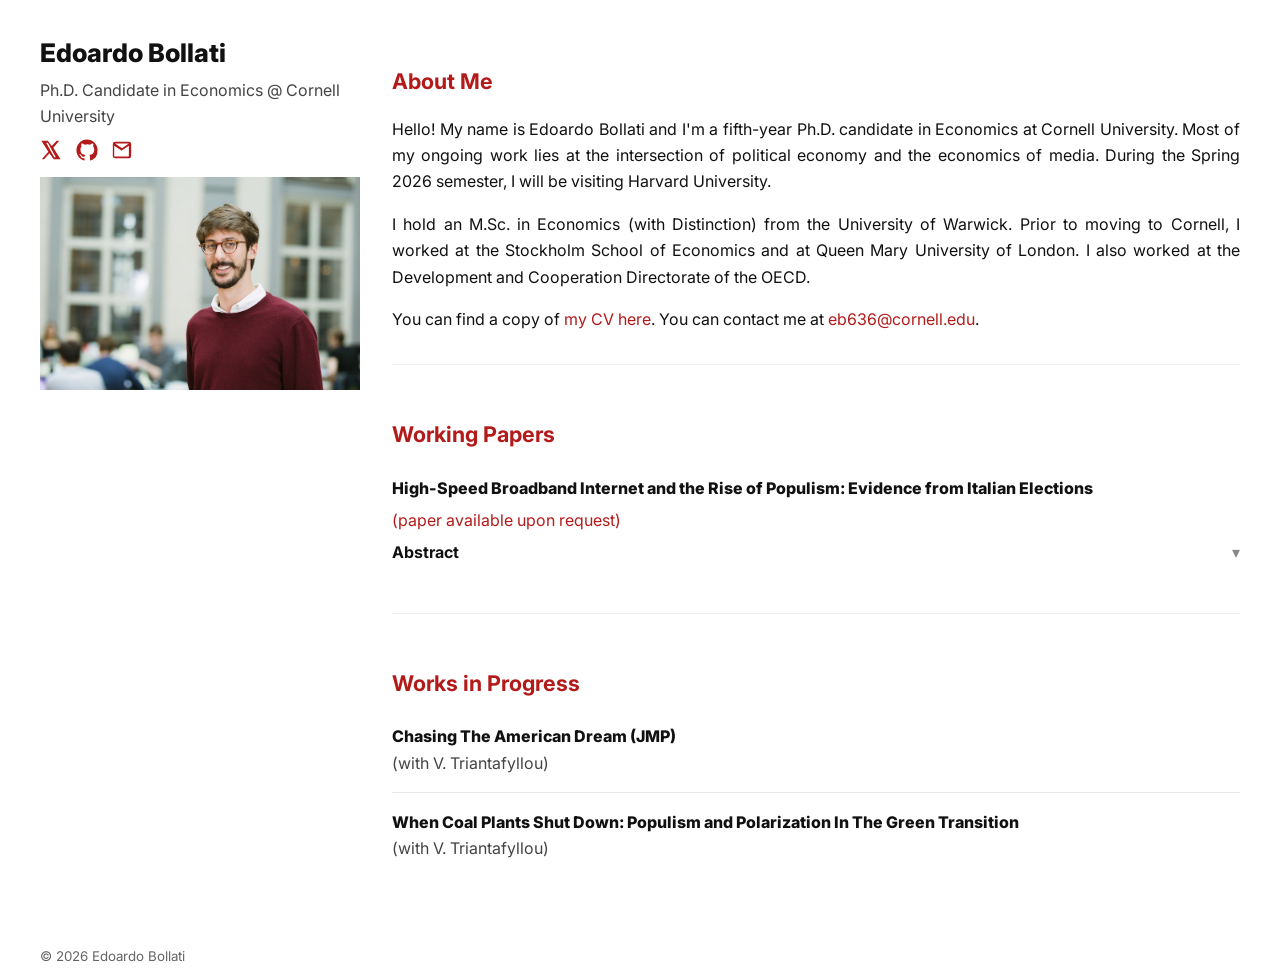
==== docs/index.html @ 4aef5203 "Update index.html" ====
<!doctype html>
<html lang="en">
<head>
  <meta charset="utf-8" />
  <meta name="viewport" content="width=device-width, initial-scale=1" />
  <title>Edoardo Bollati — PhD Candidate in Economics @ Cornell University</title>
  <meta name="description" content="Edoardo Bollati's academic website." />
  <link rel="preconnect" href="https://fonts.googleapis.com">
  <link rel="preconnect" href="https://fonts.gstatic.com" crossorigin>
  <link href="https://fonts.googleapis.com/css2?family=Inter:wght@300;400;500;600;700;800&display=swap" rel="stylesheet">
  <style>
    :root{
      --bg:#ffffff;
      --fg:#111111;
      --muted:#444444;
      --border:#e5e7eb;
      --cranberry:#cc002b;
      --logo-red:#b31b1b;
    }

    html, body { height: 100%; }
    body {
      margin: 0;
      font-family: Inter, system-ui, -apple-system, Segoe UI, Roboto, Arial;
      background: var(--bg);
      color: var(--fg);
      line-height: 1.65;
    }
    a { color: var(--logo-red); text-decoration: none; }
    a:hover { text-decoration: underline; }
    img { max-width: 100%; display: block; }

    .shell { max-width: 1200px; margin: 0 auto; padding: 2rem 1rem; }
    .grid { display: grid; grid-template-columns: 320px minmax(0,1fr); gap: 2rem; }

    aside { position: sticky; top: 1rem; align-self: start; }
    .side-name { font-weight: 800; font-size: 1.6rem; margin: 0; }
    .side-affil { color: var(--muted); margin: .15rem 0 .6rem; }
    .iconbar { display: flex; gap: .85rem; align-items: center; margin: .25rem 0 1rem; }
    .iconbar a { line-height: 0; }
    .iconbar svg { width: 22px; height: 22px; fill: var(--logo-red); }
    .side-photo { margin: 0 0 1rem; }

    main { min-width: 0; }

    /* Section headings (logo red) */
    .section-title { font-size: 1.35rem; color: var(--logo-red); margin: 2rem 0 .75rem; }

    /* Ultra-light section dividers */
    section + section {
      margin-top: 2rem;
      padding-top: 1.25rem;
      border-top: 1px solid #eee;
    }

    .list { background: var(--bg); border: 0; }
    .entry { border-top: 1px solid var(--border); padding: 1rem 0; }
    .entry:first-child { border-top: 0; }
    .title { font-weight: 800; color: var(--fg); }
    .meta { color: var(--muted); }
    .links { display: flex; gap: 1rem; flex-wrap: wrap; margin-top: .35rem; }

    details { margin-top: .35rem; }
    summary {
      list-style: none;
      cursor: pointer;
      display: flex;
      align-items: center;
      gap: .5rem;
      color: var(--fg);
      font-weight: 700;
    }
    summary::-webkit-details-marker { display: none; }
    summary:after { content: "▾"; margin-left: auto; color: #888; }
    details[open] summary:after { content: "▴"; }
    .abstract { margin-top: .5rem; color: var(--fg); }

    footer { max-width: 1200px; margin: 2rem auto; padding: 0 1rem; color: #666; }

    @media (max-width: 980px) {
      .grid { grid-template-columns: 1fr; }
      aside { position: static; }
    }

    #about p {
      text-align: justify;
      text-justify: inter-word;
      hyphens: auto;
    }
    .abstract {
      text-align: justify;
      text-justify: inter-word;
      hyphens: auto;
    }

    #wp .section-title,
    #wip .section-title {
      margin: 2rem 0 0.35rem; /* tighter bottom margin */
    }
  </style>
</head>
<body>
  <div class="shell">
    <div class="grid">
      <aside>
        <h1 class="side-name">Edoardo Bollati</h1>
        <div class="side-affil">Ph.D. Candidate in Economics @ Cornell University</div>
        <div class="iconbar">
          <a href="https://x.com/BollatiEdoardo" aria-label="Twitter/X" title="Twitter/X">
            <svg viewBox="0 0 24 24" aria-hidden="true">
              <path d="M18.244 2H21l-6.5 7.43L22.5 22H15l-4.77-6.41L4.5 22H2l7.09-8.1L1.5 2h7l4.27 5.77L18.244 2Zm-2.744 18h1.756L8.5 4h-1.76l8.76 16Z"/>
            </svg>
          </a>
          <a href="https://github.com/edoardobollati" aria-label="GitHub" title="GitHub">
            <svg viewBox="0 0 24 24" aria-hidden="true">
              <path d="M12 .5A11.5 11.5 0 0 0 .5 12.3c0 5.21 3.38 9.62 8.07 11.18.59.11.8-.26.8-.58l-.02-2.03c-3.28.73-3.97-1.58-3.97-1.58-.54-1.4-1.33-1.77-1.33-1.77-1.09-.77.08-.76.08-.76 1.2.09 1.83 1.25 1.83 1.25 1.07 1.87 2.81 1.33 3.5 1.02.11-.8.42-1.33.76-1.64-2.62-.31-5.38-1.34-5.38-5.97 0-1.32.46-2.39 1.22-3.23-.12-.3-.53-1.55.12-3.23 0 0 .99-.32 3.24 1.23a11.1 11.1 0 0 1 5.9 0c2.25-1.55 3.24-1.23 3.24-1.23.65 1.68.24 2.93.12 3.23.76.84 1.22 1.91 1.22 3.23 0 4.64-2.76 5.65-5.4 5.96.43.37.81 1.1.81 2.23l-.01 3.3c0 .33.21.71.81.59A11.5 11.5 0 0 0 23.5 12.3 11.5 11.5 0 0 0 12 .5Z"/>
            </svg>
          </a>
          <a href="mailto:eb636@cornell.edu" aria-label="Email" title="Email">
            <svg viewBox="0 0 24 24" aria-hidden="true">
              <path d="M2 5.5A2.5 2.5 0 0 1 4.5 3h15A2.5 2.5 0 0 1 22 5.5v13A2.5 2.5 0 0 1 19.5 21h-15A2.5 2.5 0 0 1 2 18.5v-13Zm2.5-.5 7.5 5 7.5-5H4.5Zm15 2.3-7.35 4.9a1 1 0 0 1-1.3 0L3.5 7.3v11.2c0 .28.22.5.5.5h15c.28 0 .5-.22.5-.5V7.3Z"/>
            </svg>
          </a>
        </div>
        <div class="side-photo">
          <img src="images/profilepic.jpg" alt="Edoardo Bollati" />
        </div>
      </aside>

      <main>
        <section id="about">
          <h2 class="section-title">About Me</h2>
          <p>
            Hello! My name is Edoardo Bollati and I'm a fifth-year Ph.D. candidate in Economics at Cornell University.
            Most of my ongoing work lies at the intersection of political economy and the economics of media. During the Spring 2026 semester, I will be visiting Harvard University.
          </p>
          <p>
            I hold an M.Sc. in Economics (with Distinction) from the University of Warwick. Prior to moving to Cornell,
            I worked at the Stockholm School of Economics and at Queen Mary University of London. I also worked at the
            Development and Cooperation Directorate of the OECD.
          </p>
          <p>
            You can find a copy of
            <a href="cv/112025_BollatiCV.pdf" target="_blank" rel="noopener">my CV here</a>.
            You can contact me at
            <a href="mailto:eb636@cornell.edu">eb636@cornell.edu</a>.
          </p>
        </section>

        <section id="wp">
          <h2 class="section-title">Working Papers</h2>
          <div class="list">
            <div class="entry">
              <div class="title">High-Speed Broadband Internet and the Rise of Populism: Evidence from Italian Elections</div>
              <div class="links">
                <a href="mailto:eb636@cornell.edu?subject=Working%20paper%20request%20-%20Broadband%20and%20Populism">
                  (paper available upon request)
                </a>
              </div>
              <details>
                <summary>Abstract</summary>
                <div class="abstract">
                  In this paper I study whether exposure to high-speed broadband Internet explains the increasing electoral
                  success of populist parties. Thanks to novel data on high-speed broadband coverage and on the completion
                  dates of a government intervention that expanded exposure to high-speed broadband across Italy, in a
                  difference-in-differences design I assess the impact of being exposed to high-speed broadband prior to
                  elections on the vote share of populist parties, their political non-populist competition and on turnout
                  both at Parliamentary and European elections. I show that municipalities that were exposed to high-speed
                  broadband before the 2018 Parliamentary elections experienced a 2.9 percentage point (6%) increase in
                  support for populist parties relative to municipalities that remained uncovered until after elections.
                  This rise is primarily attributed to parties like the 5 Star Movement and Forza Italia, known for their
                  effective use of online platforms for political campaigning. The decline in support for leftist
                  non-populist parties, and the noisy positive effects on turnout suggest that the channel through which
                  high-speed broadband plays a role is vote switching, rather than connection to a disenchanted electorate.
                  I also show that the effects are less pronounced in European elections, hinting at a “marginal voters
                  mechanism” where high-speed broadband disproportionately influences undecided voters that search online
                  for last minute pieces of information close to election day, leading to a greater persuasion effect at
                  more salient elections.
                </div>
              </details>
            </div>
          </div>
        </section>

        <section id="wip">
          <h2 class="section-title">Works in Progress</h2>
          <div class="list">
            <div class="entry">
              <div class="title">Chasing The American Dream (JMP)</div>
              <div class="meta">(with V. Triantafyllou)</div>
            </div>
            <div class="entry">
              <div class="title">When Coal Plants Shut Down: Populism and Polarization In The Green Transition</div>
              <div class="meta">(with V. Triantafyllou)</div>
            </div>
          </div>
        </section>
      </main>
    </div>
  </div>

  <footer>
    <small>© <span id="year"></span> Edoardo Bollati</small>
  </footer>

  <script>
    document.getElementById('year').textContent = new Date().getFullYear();
  </script>
</body>
</html>
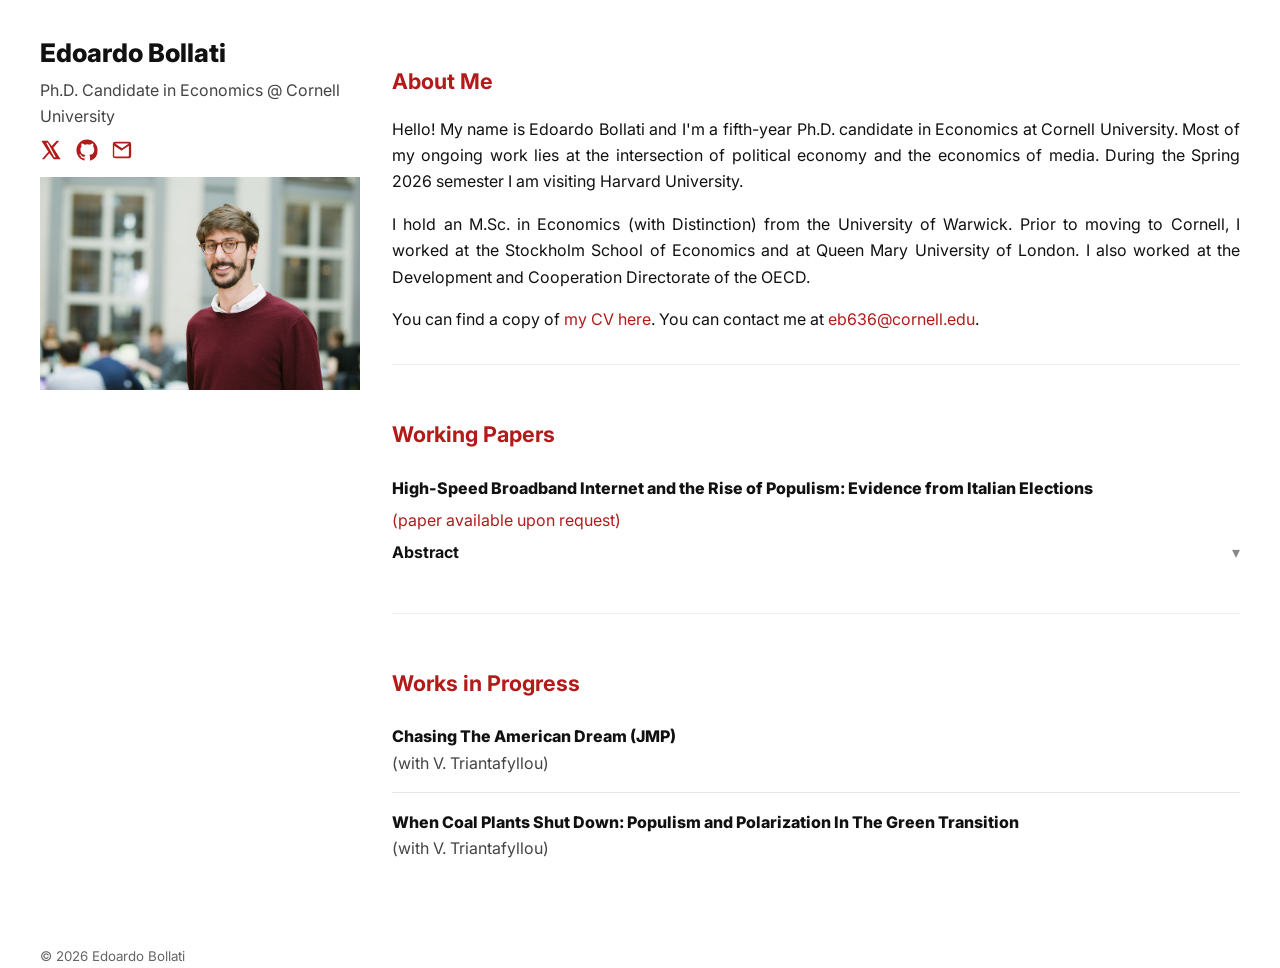
==== commit c883e1a3: "Update index.html" ====
--- a/docs/index.html
+++ b/docs/index.html
@@ -132,7 +132,7 @@
           <h2 class="section-title">About Me</h2>
           <p>
             Hello! My name is Edoardo Bollati and I'm a fifth-year Ph.D. candidate in Economics at Cornell University.
-            Most of my ongoing work lies at the intersection of political economy and the economics of media. During the Spring 2026 semester, I will be visiting Harvard University.
+            Most of my ongoing work lies at the intersection of political economy and the economics of media. During the Spring 2026 semester I am visiting Harvard University.
           </p>
           <p>
             I hold an M.Sc. in Economics (with Distinction) from the University of Warwick. Prior to moving to Cornell,
@@ -160,22 +160,7 @@
               <details>
                 <summary>Abstract</summary>
                 <div class="abstract">
-                  In this paper I study whether exposure to high-speed broadband Internet explains the increasing electoral
-                  success of populist parties. Thanks to novel data on high-speed broadband coverage and on the completion
-                  dates of a government intervention that expanded exposure to high-speed broadband across Italy, in a
-                  difference-in-differences design I assess the impact of being exposed to high-speed broadband prior to
-                  elections on the vote share of populist parties, their political non-populist competition and on turnout
-                  both at Parliamentary and European elections. I show that municipalities that were exposed to high-speed
-                  broadband before the 2018 Parliamentary elections experienced a 2.9 percentage point (6%) increase in
-                  support for populist parties relative to municipalities that remained uncovered until after elections.
-                  This rise is primarily attributed to parties like the 5 Star Movement and Forza Italia, known for their
-                  effective use of online platforms for political campaigning. The decline in support for leftist
-                  non-populist parties, and the noisy positive effects on turnout suggest that the channel through which
-                  high-speed broadband plays a role is vote switching, rather than connection to a disenchanted electorate.
-                  I also show that the effects are less pronounced in European elections, hinting at a “marginal voters
-                  mechanism” where high-speed broadband disproportionately influences undecided voters that search online
-                  for last minute pieces of information close to election day, leading to a greater persuasion effect at
-                  more salient elections.
+                   This paper examines whether exposure to high-speed broadband Internet affects the electoral performance of populist parties. Utilizing a novel dataset that combines detailed broadband coverage information with completion dates for the roll-out of the Italian Strategy for Ultra-Broadband (BUL), I compare political outcomes in municipalities that gained access to high-speed Internet before an election with those that remained disconnected, using difference-in-differences and event-study designs. I find that completion of high-speed broadband networks prior to the 2018 Parliamentary elections significantly increased support for populist parties. Treated municipalities experienced a 3.2-3.4 percentage point rise in the aggregate populist vote share, corresponding to roughly a 7% increase over baseline levels. These gains are driven by "media-savvy" populist parties such as the Five Star Movement and Forza Italia and came primarily at the expense of non-populist left-leaning parties, with no detectable effect on turnout, consistent with vote switching among existing voters rather than mobilization. To shed light on mechanisms, I show that online searches for political content spike immediately before elections and disproportionately focus on populist leaders. Because Italian regulations restrict traditional media coverage during this period, high-speed broadband becomes a key channel for last-minute information acquisition. Consistent with a "marginal voter" mechanism, the effects largely vanish in the lower-salience 2019 European elections, where undecided voters are less likely to turn out and therefore less exposed to online persuasion.
                 </div>
               </details>
             </div>
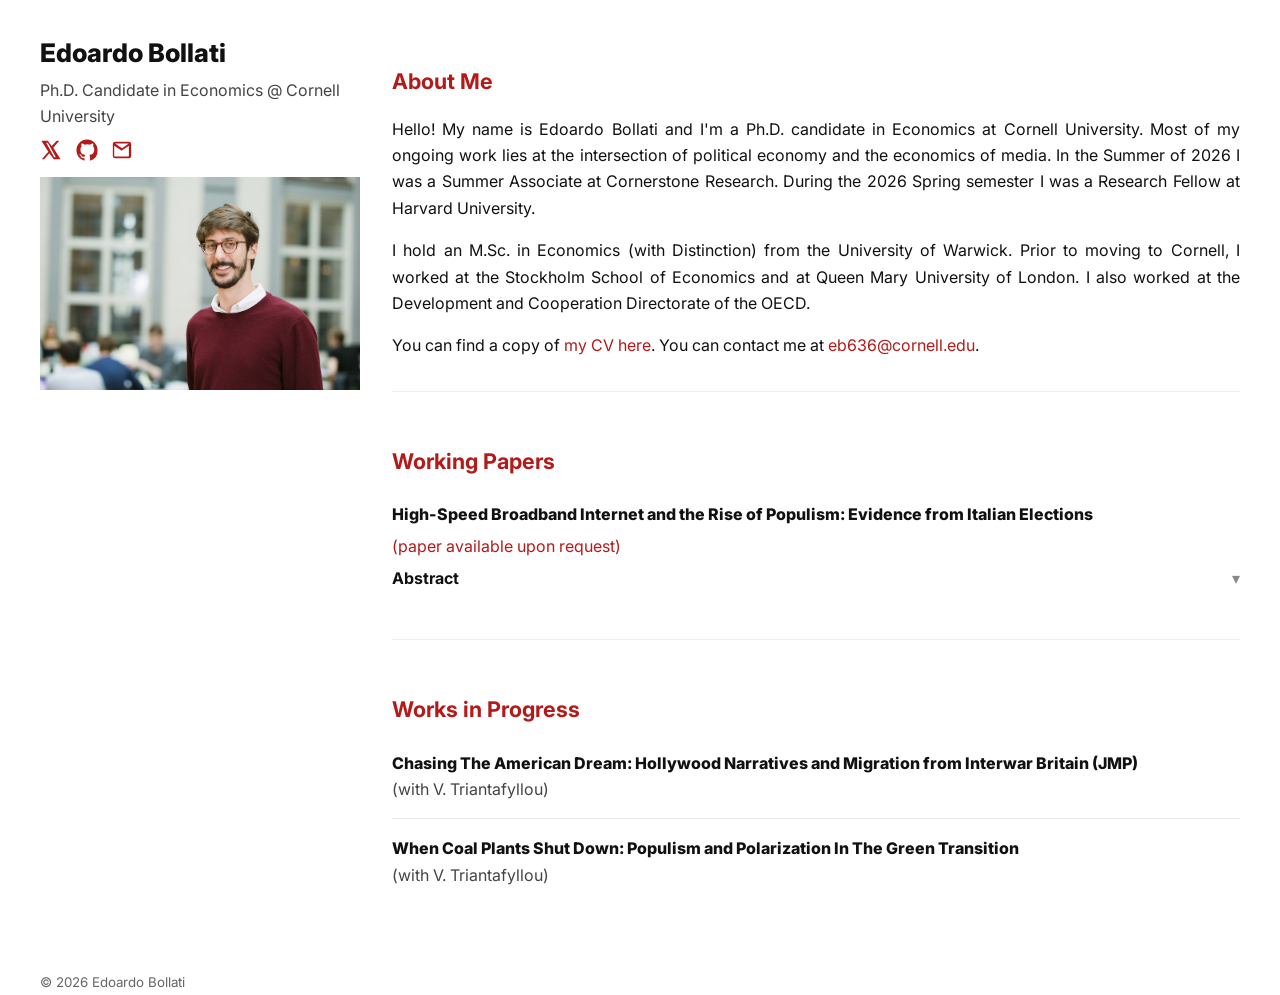
==== commit b8851157: "Update index.html" ====
--- a/docs/index.html
+++ b/docs/index.html
@@ -131,8 +131,8 @@
         <section id="about">
           <h2 class="section-title">About Me</h2>
           <p>
-            Hello! My name is Edoardo Bollati and I'm a fifth-year Ph.D. candidate in Economics at Cornell University.
-            Most of my ongoing work lies at the intersection of political economy and the economics of media. During the Spring 2026 semester I am visiting Harvard University.
+            Hello! My name is Edoardo Bollati and I'm a Ph.D. candidate in Economics at Cornell University.
+            Most of my ongoing work lies at the intersection of political economy and the economics of media. In the Summer of 2026 I was a Summer Associate at Cornerstone Research. During the 2026 Spring semester I was a Research Fellow at Harvard University. 
           </p>
           <p>
             I hold an M.Sc. in Economics (with Distinction) from the University of Warwick. Prior to moving to Cornell,
@@ -171,7 +171,7 @@
           <h2 class="section-title">Works in Progress</h2>
           <div class="list">
             <div class="entry">
-              <div class="title">Chasing The American Dream (JMP)</div>
+              <div class="title">Chasing The American Dream: Hollywood Narratives and Migration from Interwar Britain (JMP)</div>
               <div class="meta">(with V. Triantafyllou)</div>
             </div>
             <div class="entry">
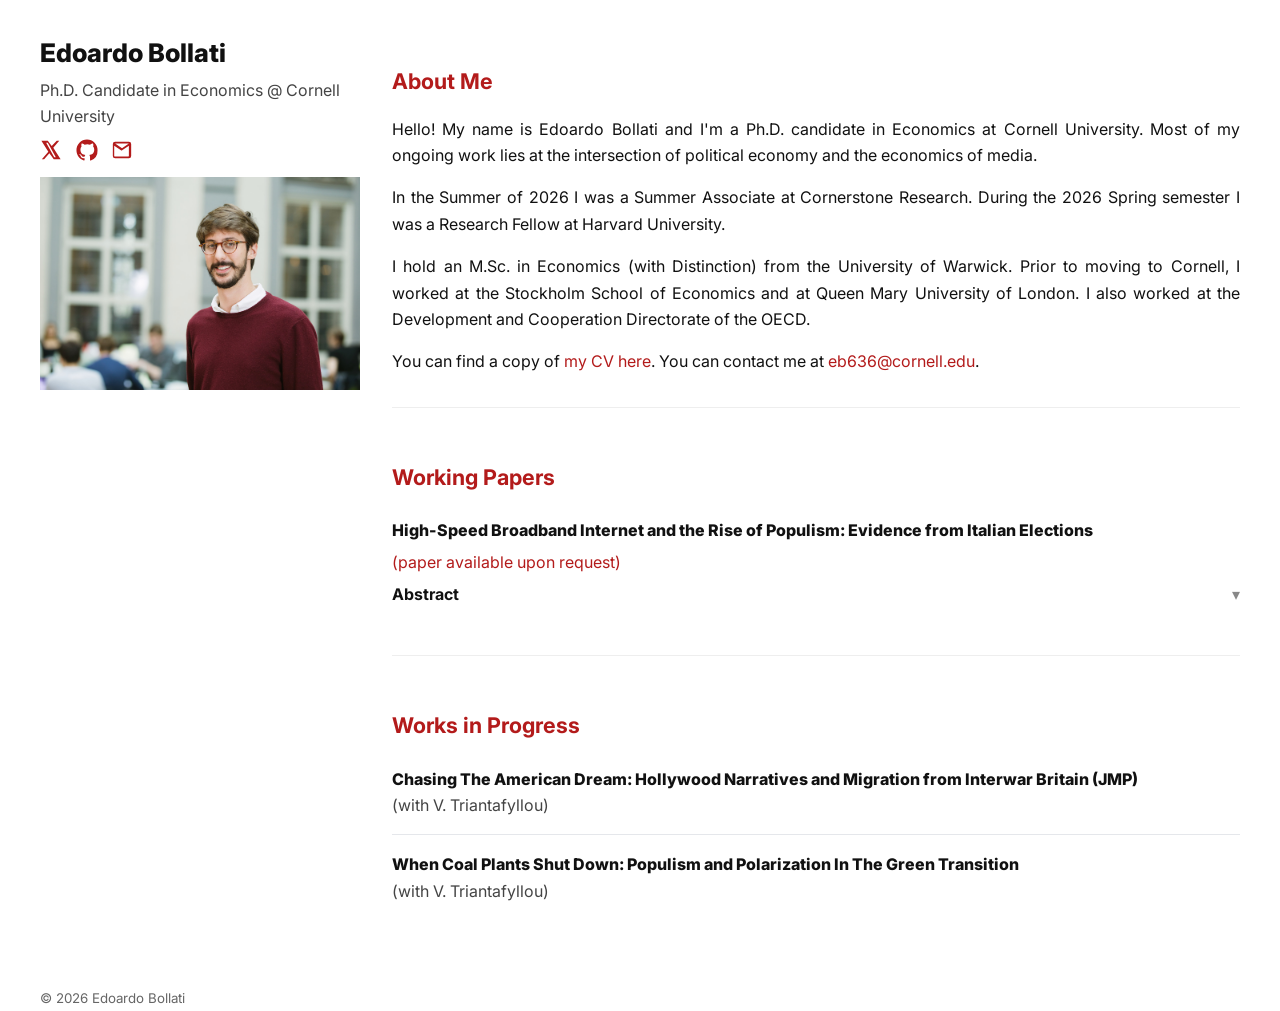
==== commit ca50ca64: "Update index.html" ====
--- a/docs/index.html
+++ b/docs/index.html
@@ -132,7 +132,10 @@
           <h2 class="section-title">About Me</h2>
           <p>
             Hello! My name is Edoardo Bollati and I'm a Ph.D. candidate in Economics at Cornell University.
-            Most of my ongoing work lies at the intersection of political economy and the economics of media. In the Summer of 2026 I was a Summer Associate at Cornerstone Research. During the 2026 Spring semester I was a Research Fellow at Harvard University. 
+            Most of my ongoing work lies at the intersection of political economy and the economics of media.  
+          </p>
+          <p>
+            In the Summer of 2026 I was a Summer Associate at Cornerstone Research. During the 2026 Spring semester I was a Research Fellow at Harvard University. 
           </p>
           <p>
             I hold an M.Sc. in Economics (with Distinction) from the University of Warwick. Prior to moving to Cornell,
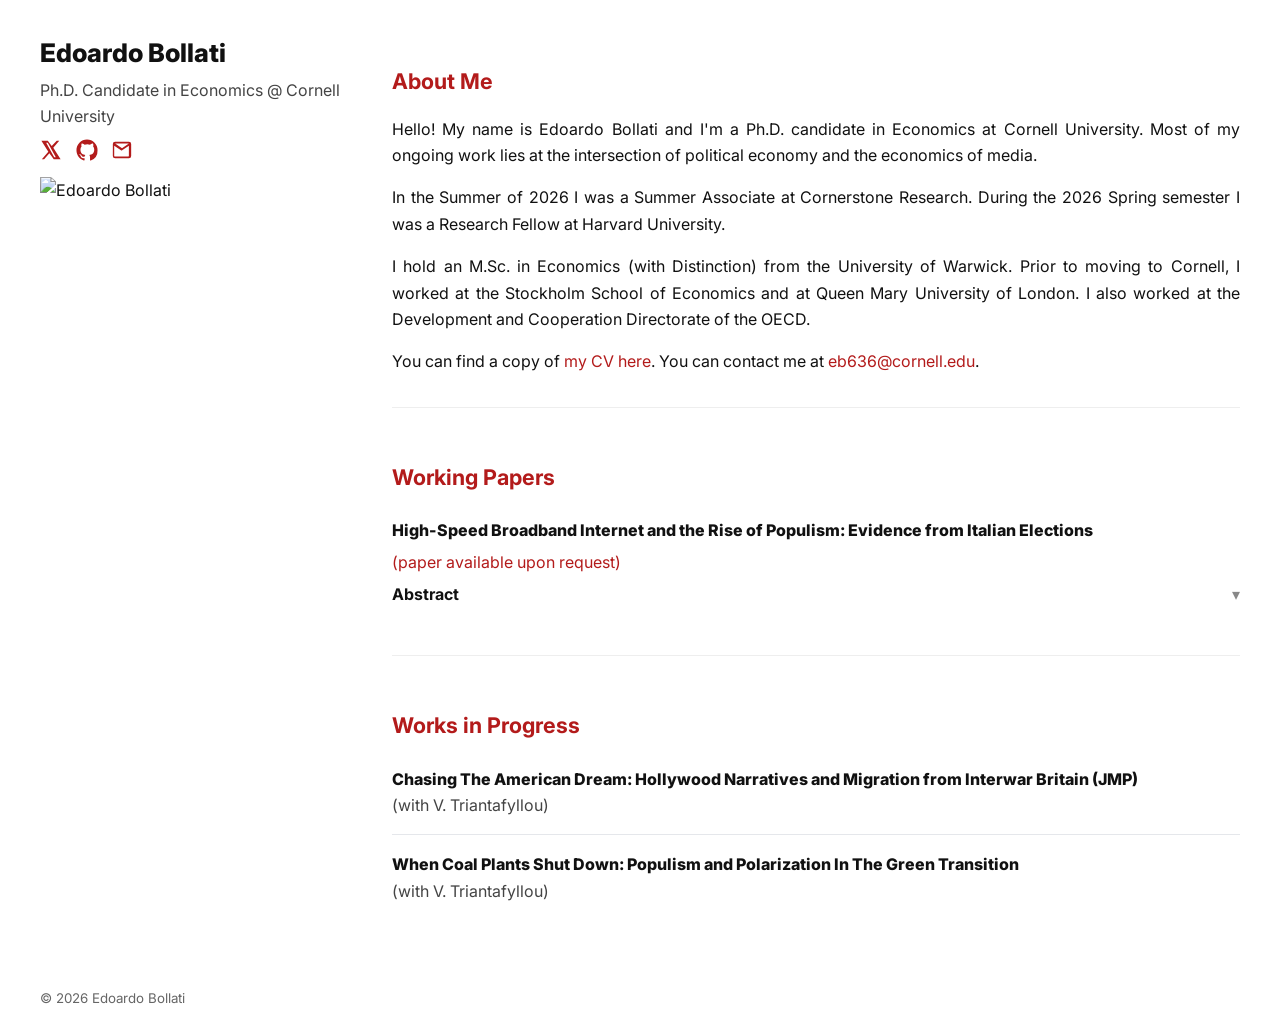
==== commit 7a4205aa: "Update index.html" ====
--- a/docs/index.html
+++ b/docs/index.html
@@ -123,7 +123,7 @@
           </a>
         </div>
         <div class="side-photo">
-          <img src="images/profilepic.jpg" alt="Edoardo Bollati" />
+          <img src="images/profilepic2026.jpeg" alt="Edoardo Bollati" />
         </div>
       </aside>
 
@@ -144,7 +144,7 @@
           </p>
           <p>
             You can find a copy of
-            <a href="cv/112025_BollatiCV.pdf" target="_blank" rel="noopener">my CV here</a>.
+            <a href="cv/140926_BollatiCV.pdf" target="_blank" rel="noopener">my CV here</a>.
             You can contact me at
             <a href="mailto:eb636@cornell.edu">eb636@cornell.edu</a>.
           </p>
